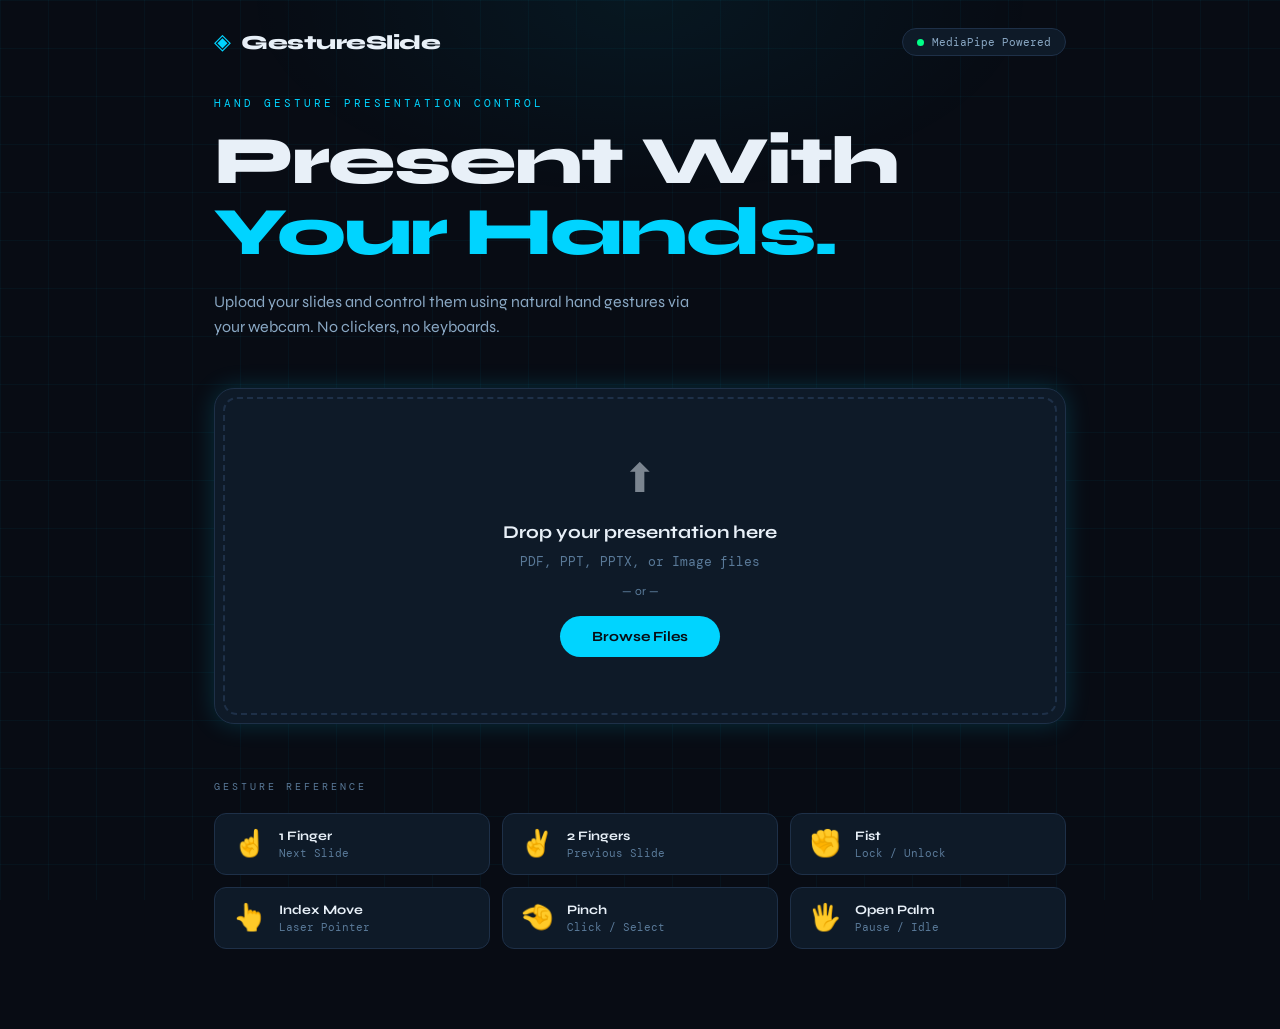
==== templates/index.html @ 9d8de514 "first commit" ====
<!DOCTYPE html>
<html lang="en">
<head>
  <meta charset="UTF-8" />
  <meta name="viewport" content="width=device-width, initial-scale=1.0"/>
  <title>GestureSlide — Upload</title>
  <link rel="preconnect" href="https://fonts.googleapis.com">
  <link href="https://fonts.googleapis.com/css2?family=Syne:wght@400;700;800&family=DM+Mono:wght@400;500&display=swap" rel="stylesheet">
  <link rel="stylesheet" href="/static/css/style.css">
</head>
<body>

<!-- Animated background grid -->
<div class="bg-grid"></div>
<div class="bg-glow"></div>

<div class="upload-page">

  <!-- Header -->
  <header class="header">
    <div class="logo">
      <span class="logo-icon">◈</span>
      <span class="logo-text">GestureSlide</span>
    </div>
    <div class="header-badge">
      <span class="dot pulse"></span>
      <span>MediaPipe Powered</span>
    </div>
  </header>

  <!-- Hero -->
  <section class="hero">
    <div class="hero-label">Hand Gesture Presentation Control</div>
    <h1 class="hero-title">Present With<br><span class="accent">Your Hands.</span></h1>
    <p class="hero-sub">Upload your slides and control them using natural hand gestures via your webcam. No clickers, no keyboards.</p>
  </section>

  <!-- Upload Card -->
  <div class="upload-card" id="uploadCard">
    <div class="upload-zone" id="dropZone">
      <div class="upload-icon">⬆</div>
      <div class="upload-title">Drop your presentation here</div>
      <div class="upload-sub">PDF, PPT, PPTX, or Image files</div>
      <div class="upload-or">— or —</div>
      <label class="btn-upload" for="fileInput">Browse Files</label>
      <input type="file" id="fileInput" accept=".pdf,.ppt,.pptx,.png,.jpg,.jpeg" hidden>
    </div>

    <!-- Progress (hidden until upload) -->
    <div class="upload-progress" id="uploadProgress" style="display:none">
      <div class="progress-label" id="progressLabel">Uploading…</div>
      <div class="progress-bar-track">
        <div class="progress-bar-fill" id="progressFill"></div>
      </div>
      <div class="progress-sub" id="progressSub">Processing slides…</div>
    </div>
  </div>

  <!-- Gesture Guide Preview -->
  <section class="gesture-preview">
    <div class="section-label">Gesture Reference</div>
    <div class="gesture-grid">
      <div class="gesture-chip">
        <span class="gesture-emoji">☝️</span>
        <div>
          <div class="gesture-name">1 Finger</div>
          <div class="gesture-desc">Next Slide</div>
        </div>
      </div>
      <div class="gesture-chip">
        <span class="gesture-emoji">✌️</span>
        <div>
          <div class="gesture-name">2 Fingers</div>
          <div class="gesture-desc">Previous Slide</div>
        </div>
      </div>
      <div class="gesture-chip">
        <span class="gesture-emoji">✊</span>
        <div>
          <div class="gesture-name">Fist</div>
          <div class="gesture-desc">Lock / Unlock</div>
        </div>
      </div>
      <div class="gesture-chip">
        <span class="gesture-emoji">👆</span>
        <div>
          <div class="gesture-name">Index Move</div>
          <div class="gesture-desc">Laser Pointer</div>
        </div>
      </div>
      <div class="gesture-chip">
        <span class="gesture-emoji">🤏</span>
        <div>
          <div class="gesture-name">Pinch</div>
          <div class="gesture-desc">Click / Select</div>
        </div>
      </div>
      <div class="gesture-chip">
        <span class="gesture-emoji">🖐️</span>
        <div>
          <div class="gesture-name">Open Palm</div>
          <div class="gesture-desc">Pause / Idle</div>
        </div>
      </div>
    </div>
  </section>

</div>

<script>
const dropZone = document.getElementById('dropZone');
const fileInput = document.getElementById('fileInput');
const uploadProgress = document.getElementById('uploadProgress');
const progressLabel = document.getElementById('progressLabel');
const progressFill = document.getElementById('progressFill');
const progressSub = document.getElementById('progressSub');

// Drag & drop
dropZone.addEventListener('dragover', e => {
  e.preventDefault();
  dropZone.classList.add('drag-over');
});
dropZone.addEventListener('dragleave', () => dropZone.classList.remove('drag-over'));
dropZone.addEventListener('drop', e => {
  e.preventDefault();
  dropZone.classList.remove('drag-over');
  const file = e.dataTransfer.files[0];
  if (file) uploadFile(file);
});
fileInput.addEventListener('change', e => {
  if (e.target.files[0]) uploadFile(e.target.files[0]);
});

function uploadFile(file) {
  const formData = new FormData();
  formData.append('file', file);

  // Show progress
  dropZone.style.display = 'none';
  uploadProgress.style.display = 'block';
  progressLabel.textContent = `Uploading ${file.name}…`;

  // Animate progress bar
  let pct = 0;
  const bar = setInterval(() => {
    pct = Math.min(pct + Math.random() * 8, 85);
    progressFill.style.width = pct + '%';
  }, 200);

  fetch('/upload', { method: 'POST', body: formData })
    .then(r => r.json())
    .then(data => {
      clearInterval(bar);
      if (data.success) {
        progressFill.style.width = '100%';
        progressLabel.textContent = `✓ Loaded ${data.total_slides} slides`;
        progressSub.textContent = 'Redirecting to viewer…';
        setTimeout(() => window.location.href = '/viewer', 900);
      } else {
        showError(data.error || 'Upload failed');
      }
    })
    .catch(err => {
      clearInterval(bar);
      showError('Server error — is Flask running?');
    });
}

function showError(msg) {
  dropZone.style.display = 'flex';
  uploadProgress.style.display = 'none';
  const err = document.createElement('div');
  err.className = 'error-msg';
  err.textContent = '⚠ ' + msg;
  dropZone.appendChild(err);
}
</script>
</body>
</html>
---- static/css/style.css ----
/* ─── GestureSlide — Design System ─── */
@import url('https://fonts.googleapis.com/css2?family=Syne:wght@400;700;800&family=DM+Mono:wght@400;500&display=swap');

:root {
  --bg: #080c14;
  --bg2: #0d1520;
  --bg3: #111d2e;
  --border: #1e3048;
  --accent: #00d4ff;
  --accent2: #e94560;
  --accent3: #00ff88;
  --text: #e8f0f8;
  --text-dim: #5a7a99;
  --text-mid: #8aa8c4;
  --card: #0e1a28;
  --font-head: 'Syne', sans-serif;
  --font-mono: 'DM Mono', monospace;
  --radius: 12px;
  --radius-sm: 7px;
  --glow: 0 0 24px rgba(0,212,255,0.18);
}

*, *::before, *::after { box-sizing: border-box; margin: 0; padding: 0; }

body {
  background: var(--bg);
  color: var(--text);
  font-family: var(--font-head);
  min-height: 100vh;
  overflow-x: hidden;
}

/* ── Background Effects ── */
.bg-grid {
  position: fixed; inset: 0; z-index: 0;
  background-image:
    linear-gradient(rgba(0,212,255,0.04) 1px, transparent 1px),
    linear-gradient(90deg, rgba(0,212,255,0.04) 1px, transparent 1px);
  background-size: 48px 48px;
  pointer-events: none;
}
.bg-glow {
  position: fixed; top: -200px; left: 50%; transform: translateX(-50%);
  width: 800px; height: 400px;
  background: radial-gradient(ellipse, rgba(0,212,255,0.06) 0%, transparent 70%);
  pointer-events: none; z-index: 0;
}

/* ── UPLOAD PAGE ── */
.upload-page {
  position: relative; z-index: 1;
  max-width: 900px; margin: 0 auto;
  padding: 0 24px 80px;
}

.header {
  display: flex; align-items: center; justify-content: space-between;
  padding: 28px 0 40px;
}
.logo { display: flex; align-items: center; gap: 10px; }
.logo-icon { font-size: 22px; color: var(--accent); }
.logo-text { font-size: 20px; font-weight: 800; letter-spacing: -0.5px; }
.header-badge {
  display: flex; align-items: center; gap: 8px;
  background: var(--card); border: 1px solid var(--border);
  padding: 6px 14px; border-radius: 100px;
  font-family: var(--font-mono); font-size: 11px; color: var(--text-mid);
}

.dot { width: 7px; height: 7px; border-radius: 50%; display: inline-block; }
.dot.pulse { background: var(--accent3); animation: pulse 1.8s ease-in-out infinite; }
.dot.green  { background: var(--accent3); animation: pulse 1.8s ease-in-out infinite; }
@keyframes pulse {
  0%, 100% { opacity: 1; box-shadow: 0 0 0 0 rgba(0,255,136,0.4); }
  50% { opacity: 0.7; box-shadow: 0 0 0 5px rgba(0,255,136,0); }
}

/* Hero */
.hero { margin-bottom: 48px; }
.hero-label {
  font-family: var(--font-mono); font-size: 11px; letter-spacing: 3px;
  color: var(--accent); text-transform: uppercase; margin-bottom: 16px;
}
.hero-title {
  font-size: clamp(42px, 6vw, 68px); font-weight: 800; line-height: 1.05;
  letter-spacing: -2px; margin-bottom: 20px;
}
.hero-title .accent { color: var(--accent); }
.hero-sub { font-size: 16px; color: var(--text-mid); max-width: 500px; line-height: 1.6; font-weight: 400; }

/* Upload Card */
.upload-card {
  background: var(--card);
  border: 1px solid var(--border);
  border-radius: 20px;
  padding: 8px;
  margin-bottom: 56px;
  box-shadow: var(--glow);
}
.upload-zone {
  border: 2px dashed var(--border);
  border-radius: 14px;
  padding: 56px 40px;
  display: flex; flex-direction: column; align-items: center; gap: 10px;
  transition: all 0.2s;
  cursor: pointer;
}
.upload-zone:hover, .upload-zone.drag-over {
  border-color: var(--accent);
  background: rgba(0,212,255,0.04);
}
.upload-icon { font-size: 40px; margin-bottom: 8px; opacity: 0.5; }
.upload-title { font-size: 18px; font-weight: 700; }
.upload-sub { font-size: 13px; color: var(--text-dim); font-family: var(--font-mono); }
.upload-or { font-size: 12px; color: var(--text-dim); margin: 4px 0; }
.btn-upload {
  background: var(--accent); color: var(--bg); font-family: var(--font-head);
  font-size: 14px; font-weight: 700; padding: 12px 32px;
  border-radius: 100px; cursor: pointer; border: none;
  transition: all 0.2s; margin-top: 4px;
}
.btn-upload:hover { background: #00ecff; transform: translateY(-2px); box-shadow: 0 8px 24px rgba(0,212,255,0.3); }

/* Progress */
.upload-progress { padding: 40px; }
.progress-label { font-size: 16px; font-weight: 700; margin-bottom: 16px; }
.progress-bar-track {
  background: var(--border); border-radius: 100px; height: 6px; overflow: hidden;
}
.progress-bar-fill {
  height: 100%; background: linear-gradient(90deg, var(--accent), var(--accent3));
  border-radius: 100px; width: 0%; transition: width 0.3s;
}
.progress-sub { font-size: 12px; color: var(--text-dim); margin-top: 12px; font-family: var(--font-mono); }
.error-msg { color: var(--accent2); font-size: 13px; font-family: var(--font-mono); margin-top: 8px; }

/* Gesture Grid */
.section-label {
  font-family: var(--font-mono); font-size: 10px; letter-spacing: 3px;
  color: var(--text-dim); text-transform: uppercase; margin-bottom: 20px;
}
.gesture-grid {
  display: grid; grid-template-columns: repeat(auto-fill, minmax(220px, 1fr)); gap: 12px;
}
.gesture-chip {
  display: flex; align-items: center; gap: 14px;
  background: var(--card); border: 1px solid var(--border);
  border-radius: var(--radius); padding: 14px 18px;
  transition: all 0.2s;
}
.gesture-chip:hover { border-color: var(--accent); transform: translateY(-2px); }
.gesture-emoji { font-size: 26px; }
.gesture-name { font-size: 13px; font-weight: 700; }
.gesture-desc { font-size: 11px; color: var(--text-dim); font-family: var(--font-mono); margin-top: 2px; }


/* ═══════════════════════════════════════════
   VIEWER PAGE
═══════════════════════════════════════════ */
.viewer-body { overflow: hidden; height: 100vh; }

.viewer-layout {
  display: grid; grid-template-columns: 1fr 320px;
  height: 100vh; position: relative; z-index: 1;
}

/* Slide panel */
.slide-panel {
  display: flex; flex-direction: column;
  background: var(--bg); border-right: 1px solid var(--border);
  overflow: hidden;
}

.slide-topbar {
  display: flex; align-items: center; justify-content: space-between;
  padding: 14px 20px; border-bottom: 1px solid var(--border);
  flex-shrink: 0;
}
.back-btn {
  font-family: var(--font-mono); font-size: 12px; color: var(--text-dim);
  text-decoration: none; transition: color 0.2s;
}
.back-btn:hover { color: var(--accent); }
.slide-title { font-size: 13px; font-weight: 700; color: var(--text-mid); max-width: 300px; truncate: ellipsis; }
.status-badge {
  display: flex; align-items: center; gap: 7px;
  font-family: var(--font-mono); font-size: 10px; letter-spacing: 2px;
  background: var(--card); border: 1px solid var(--border);
  padding: 5px 12px; border-radius: 100px;
}

/* Slide Stage */
.slide-stage {
  flex: 1; position: relative;
  display: flex; align-items: center; justify-content: center;
  background: #050a10; overflow: hidden;
}
#slideImg {
  max-width: 100%; max-height: 100%;
  object-fit: contain; display: block;
  user-select: none;
  transition: opacity 0.25s;
}

/* Fallback colored slides */
.slide-fallback {
  width: 100%; height: 100%;
  display: flex; flex-direction: column;
  align-items: center; justify-content: center;
  background: linear-gradient(135deg, #0d1520, #1a2a40);
  gap: 16px; padding: 40px;
}
.fallback-num {
  font-size: 80px; font-weight: 800; opacity: 0.15; line-height: 1;
}
.fallback-title {
  font-size: 32px; font-weight: 800; text-align: center;
  color: var(--accent);
}
.fallback-sub {
  font-size: 16px; color: var(--text-mid); text-align: center;
  font-family: var(--font-mono);
}

/* Laser dot */
.laser-dot {
  position: absolute; width: 16px; height: 16px;
  border-radius: 50%; background: var(--accent2);
  box-shadow: 0 0 12px 4px rgba(233,69,96,0.6);
  pointer-events: none; opacity: 0;
  transform: translate(-50%, -50%);
  transition: opacity 0.15s;
}
.laser-dot.visible { opacity: 1; }

/* Lock overlay */
.lock-overlay {
  position: absolute; inset: 0;
  background: rgba(5,10,16,0.88);
  display: flex; flex-direction: column;
  align-items: center; justify-content: center; gap: 14px;
  backdrop-filter: blur(4px);
}
.lock-icon { font-size: 64px; }
.lock-text { font-size: 24px; font-weight: 800; color: var(--accent2); letter-spacing: 4px; }
.lock-sub { font-size: 13px; color: var(--text-mid); font-family: var(--font-mono); }

/* Slide controls */
.slide-controls {
  display: flex; align-items: center; justify-content: center; gap: 20px;
  padding: 12px; border-top: 1px solid var(--border); flex-shrink: 0;
}
.ctrl-btn {
  background: var(--card); border: 1px solid var(--border);
  color: var(--text); font-family: var(--font-head); font-size: 13px; font-weight: 700;
  padding: 8px 24px; border-radius: 100px; cursor: pointer;
  transition: all 0.15s;
}
.ctrl-btn:hover { border-color: var(--accent); color: var(--accent); }
.slide-counter { font-family: var(--font-mono); font-size: 13px; color: var(--text-mid); }

/* Thumbnail strip */
.thumb-strip {
  display: flex; gap: 8px; padding: 10px 16px;
  overflow-x: auto; border-top: 1px solid var(--border);
  flex-shrink: 0; min-height: 72px;
  scrollbar-width: thin; scrollbar-color: var(--border) transparent;
}
.thumb {
  flex-shrink: 0; width: 80px; height: 50px;
  border: 2px solid var(--border); border-radius: 5px;
  overflow: hidden; cursor: pointer; transition: border-color 0.15s;
  background: var(--bg2);
}
.thumb img { width: 100%; height: 100%; object-fit: cover; }
.thumb.active { border-color: var(--accent); }
.thumb-color {
  width: 100%; height: 100%;
  display: flex; align-items: center; justify-content: center;
  font-size: 11px; font-weight: 700; color: rgba(255,255,255,0.5);
}

/* ── SIDEBAR ── */
.sidebar {
  display: flex; flex-direction: column;
  background: var(--bg2); overflow-y: auto;
  scrollbar-width: thin;
}
.sidebar-label {
  font-family: var(--font-mono); font-size: 10px; letter-spacing: 3px;
  color: var(--text-dim); text-transform: uppercase; margin-bottom: 14px;
}

/* Camera section */
.cam-section { padding: 18px; border-bottom: 1px solid var(--border); }
.cam-wrapper {
  position: relative; width: 100%; aspect-ratio: 4/3;
  background: #000; border-radius: var(--radius); overflow: hidden;
  border: 1px solid var(--border); margin-bottom: 10px;
}
#camVideo { width: 100%; height: 100%; object-fit: cover; transform: scaleX(-1); }
#camCanvas {
  position: absolute; inset: 0; width: 100%; height: 100%;
  transform: scaleX(-1); pointer-events: none;
}
.cam-overlay-label {
  position: absolute; bottom: 8px; left: 8px;
  background: rgba(0,0,0,0.7); color: var(--accent);
  font-family: var(--font-mono); font-size: 10px; letter-spacing: 1px;
  padding: 3px 8px; border-radius: 4px; text-transform: uppercase;
}
.cam-status {
  position: absolute; top: 8px; right: 8px;
  font-family: var(--font-mono); font-size: 10px; color: var(--text-dim);
  background: rgba(0,0,0,0.6); padding: 2px 8px; border-radius: 4px;
}
.btn-cam {
  width: 100%; background: var(--card); border: 1px solid var(--border);
  color: var(--text); font-family: var(--font-head); font-size: 13px; font-weight: 700;
  padding: 9px; border-radius: var(--radius-sm); cursor: pointer; transition: all 0.15s;
}
.btn-cam:hover { border-color: var(--accent); color: var(--accent); }
.btn-cam.active { background: rgba(233,69,96,0.15); border-color: var(--accent2); color: var(--accent2); }

/* Gesture list */
.guide-section { padding: 18px; border-bottom: 1px solid var(--border); }
.gesture-list { display: flex; flex-direction: column; gap: 6px; }
.gesture-row {
  display: flex; align-items: center; gap: 10px;
  background: var(--card); border: 1px solid var(--border);
  border-radius: var(--radius-sm); padding: 8px 10px;
  transition: all 0.15s;
}
.gesture-row.active {
  border-color: var(--accent); background: rgba(0,212,255,0.08);
}
.g-icon { font-size: 20px; width: 28px; text-align: center; }
.g-info { flex: 1; }
.g-name { font-size: 12px; font-weight: 700; }
.g-action { font-size: 10px; color: var(--text-dim); font-family: var(--font-mono); margin-top: 1px; }
.g-indicator {
  width: 6px; height: 6px; border-radius: 50%;
  background: var(--border); transition: background 0.2s;
}
.gesture-row.active .g-indicator { background: var(--accent); box-shadow: 0 0 6px var(--accent); }

/* Status section */
.status-section { padding: 18px; }
.status-grid {
  display: grid; grid-template-columns: 1fr 1fr; gap: 8px; margin-bottom: 12px;
}
.stat-box {
  background: var(--card); border: 1px solid var(--border);
  border-radius: var(--radius-sm); padding: 12px;
  text-align: center;
}
.stat-val { font-size: 20px; font-weight: 800; color: var(--accent); font-family: var(--font-mono); }
.stat-key { font-size: 10px; color: var(--text-dim); font-family: var(--font-mono); margin-top: 3px; letter-spacing: 1px; }
.btn-lock {
  width: 100%; background: rgba(233,69,96,0.1); border: 1px solid rgba(233,69,96,0.3);
  color: var(--accent2); font-family: var(--font-head); font-size: 13px; font-weight: 700;
  padding: 9px; border-radius: var(--radius-sm); cursor: pointer; transition: all 0.15s;
}
.btn-lock:hover { background: rgba(233,69,96,0.2); }

/* Slide transition animation */
@keyframes slideIn {
  from { opacity: 0; transform: scale(0.97); }
  to   { opacity: 1; transform: scale(1); }
}
.slide-anim { animation: slideIn 0.25s ease forwards; }
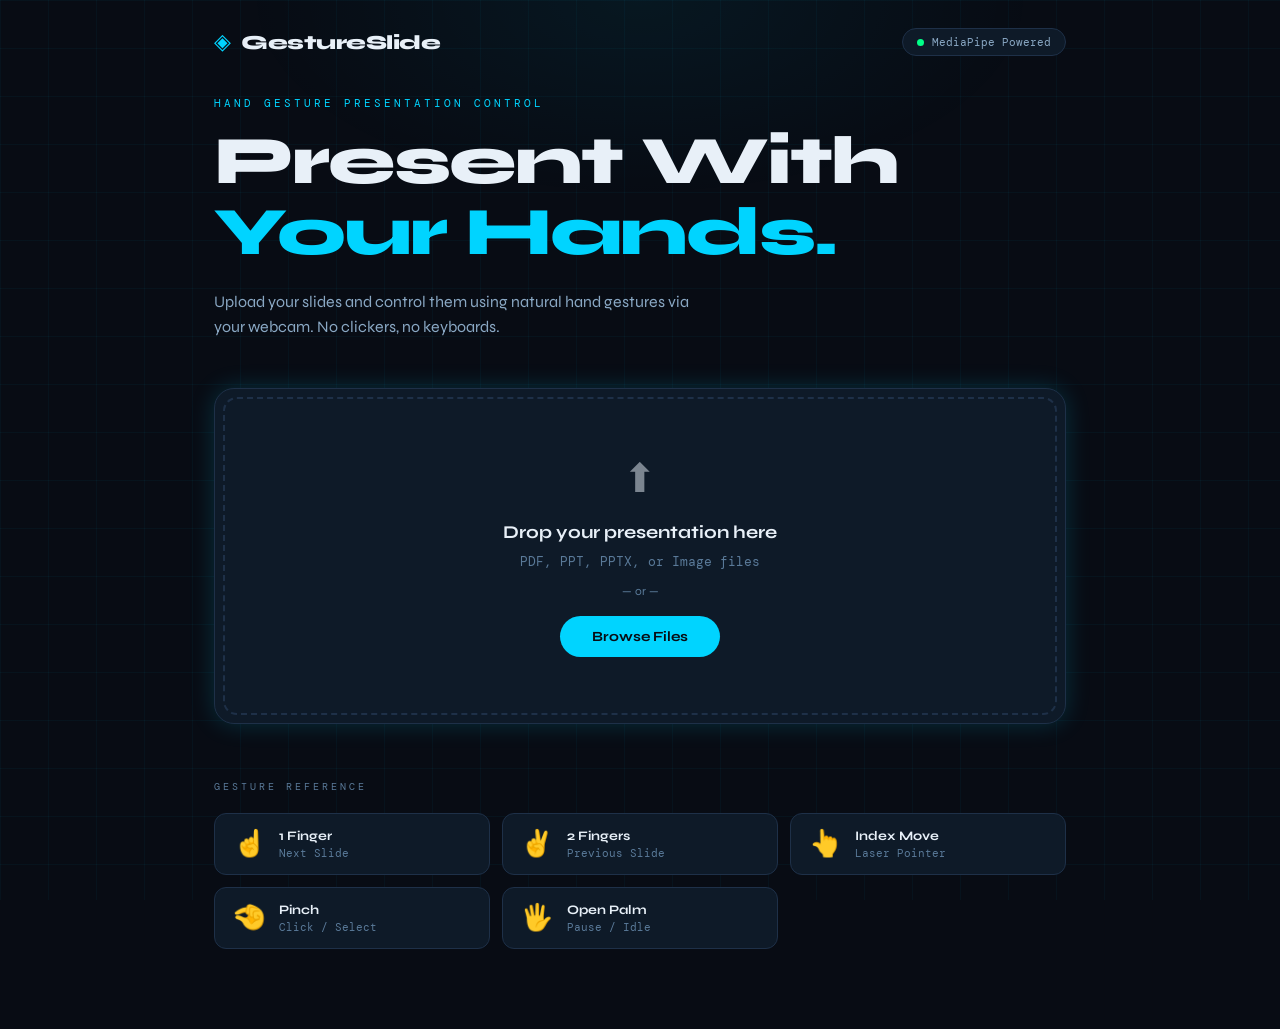
==== commit 3a74b180: "slide problem resolved" ====
--- a/templates/index.html
+++ b/templates/index.html
@@ -72,13 +72,6 @@
         <div>
           <div class="gesture-name">2 Fingers</div>
           <div class="gesture-desc">Previous Slide</div>
-        </div>
-      </div>
-      <div class="gesture-chip">
-        <span class="gesture-emoji">✊</span>
-        <div>
-          <div class="gesture-name">Fist</div>
-          <div class="gesture-desc">Lock / Unlock</div>
         </div>
       </div>
       <div class="gesture-chip">
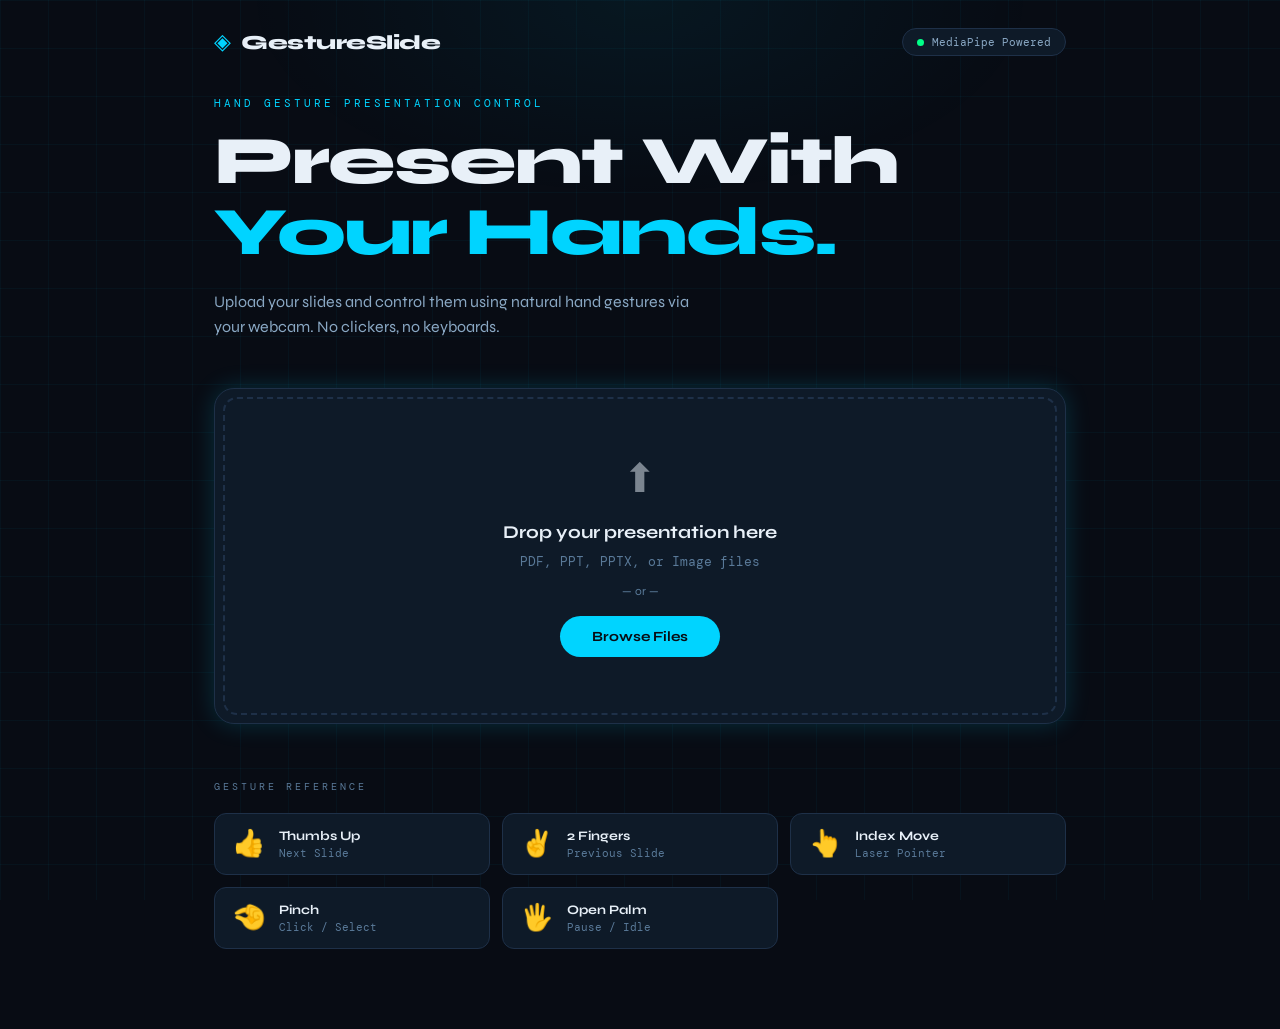
==== commit 4211ffcc: "Update gesture logic and UI files" ====
--- a/templates/index.html
+++ b/templates/index.html
@@ -61,9 +61,9 @@
     <div class="section-label">Gesture Reference</div>
     <div class="gesture-grid">
       <div class="gesture-chip">
-        <span class="gesture-emoji">☝️</span>
+        <span class="gesture-emoji">👍</span>
         <div>
-          <div class="gesture-name">1 Finger</div>
+          <div class="gesture-name">Thumbs Up</div>
           <div class="gesture-desc">Next Slide</div>
         </div>
       </div>
--- a/static/css/style.css
+++ b/static/css/style.css
@@ -181,7 +181,7 @@
   text-decoration: none; transition: color 0.2s;
 }
 .back-btn:hover { color: var(--accent); }
-.slide-title { font-size: 13px; font-weight: 700; color: var(--text-mid); max-width: 300px; truncate: ellipsis; }
+.slide-title { font-size: 13px; font-weight: 700; color: var(--text-mid); max-width: 300px; overflow: hidden; text-overflow: ellipsis; white-space: nowrap; }
 .status-badge {
   display: flex; align-items: center; gap: 7px;
   font-family: var(--font-mono); font-size: 10px; letter-spacing: 2px;
@@ -369,3 +369,118 @@
   to   { opacity: 1; transform: scale(1); }
 }
 .slide-anim { animation: slideIn 0.25s ease forwards; }
+
+/* ── WHITEBOARD STYLES ── */
+
+/* Full-stage canvas overlay */
+.whiteboard-layer {
+  position: absolute; inset: 0;
+  width: 100%; height: 100%;
+  z-index: 10;
+  pointer-events: none;
+  opacity: 1;
+  transition: opacity 0.15s;
+}
+
+/* Hide whiteboard canvas when in presentation mode */
+body.mode-presentation .whiteboard-layer {
+  display: none;
+}
+body.mode-whiteboard .whiteboard-layer {
+  display: block;
+}
+
+/* Mode toggle section */
+.mode-section {
+  padding: 14px 18px;
+  border-bottom: 1px solid var(--border);
+}
+.mode-toggle-wrap {
+  display: grid; grid-template-columns: 1fr 1fr; gap: 6px;
+}
+.mode-btn {
+  background: var(--card); border: 1px solid var(--border);
+  color: var(--text-mid); font-family: var(--font-head);
+  font-size: 11px; font-weight: 700; padding: 8px 6px;
+  border-radius: var(--radius-sm); cursor: pointer;
+  transition: all 0.2s; display: flex; align-items: center;
+  justify-content: center; gap: 5px; letter-spacing: 0.3px;
+}
+.mode-btn:hover {
+  border-color: var(--accent); color: var(--accent);
+}
+.mode-btn.active {
+  background: rgba(0,212,255,0.12);
+  border-color: var(--accent);
+  color: var(--accent);
+}
+.mode-btn.active.wb {
+  background: rgba(233,69,96,0.12);
+  border-color: var(--accent2);
+  color: var(--accent2);
+}
+.mode-icon { font-size: 14px; }
+
+/* Whiteboard guide section */
+.whiteboard-guide { border-top: 1px solid var(--border); }
+
+/* Color picker */
+.wb-tools { margin-top: 4px; }
+.color-picker {
+  display: flex; gap: 8px; flex-wrap: wrap; margin-bottom: 10px;
+}
+.color-dot {
+  width: 26px; height: 26px; border-radius: 50%;
+  border: 2px solid transparent; cursor: pointer;
+  transition: all 0.15s; padding: 0;
+  box-shadow: 0 2px 6px rgba(0,0,0,0.3);
+}
+.color-dot:hover { transform: scale(1.18); }
+.color-dot.active {
+  border-color: #fff;
+  box-shadow: 0 0 0 3px rgba(255,255,255,0.25), 0 2px 6px rgba(0,0,0,0.3);
+  transform: scale(1.1);
+}
+
+/* Whiteboard action buttons */
+.wb-actions {
+  display: grid; grid-template-columns: 1fr 1fr; gap: 5px;
+}
+.wb-action-btn {
+  background: var(--card); border: 1px solid var(--border);
+  color: var(--text-mid); font-family: var(--font-head);
+  font-size: 11px; font-weight: 700; padding: 7px 4px;
+  border-radius: var(--radius-sm); cursor: pointer;
+  transition: all 0.15s; text-align: center;
+}
+.wb-action-btn:hover {
+  border-color: var(--accent); color: var(--accent);
+}
+.wb-action-btn.danger {
+  border-color: rgba(233,69,96,0.3); color: var(--accent2);
+}
+.wb-action-btn.danger:hover {
+  background: rgba(233,69,96,0.15);
+}
+
+/* Eraser cursor indicator in camera overlay */
+.cam-overlay-label.erasing {
+  background: rgba(233,69,96,0.75);
+  color: #fff;
+}
+
+/* Palm-hold progress ring on gesture row */
+@keyframes palmHoldPulse {
+  0%,100% { box-shadow: 0 0 0 0 rgba(0,212,255,0.5); }
+  50%      { box-shadow: 0 0 0 6px rgba(0,212,255,0); }
+}
+.gesture-row.active .g-indicator {
+  animation: palmHoldPulse 0.6s ease infinite;
+}
+
+/* Whiteboard mode body indicator */
+body.mode-whiteboard .slide-topbar {
+  background: linear-gradient(90deg, rgba(233,69,96,0.06), transparent);
+  border-bottom-color: rgba(233,69,96,0.3);
+}
+
